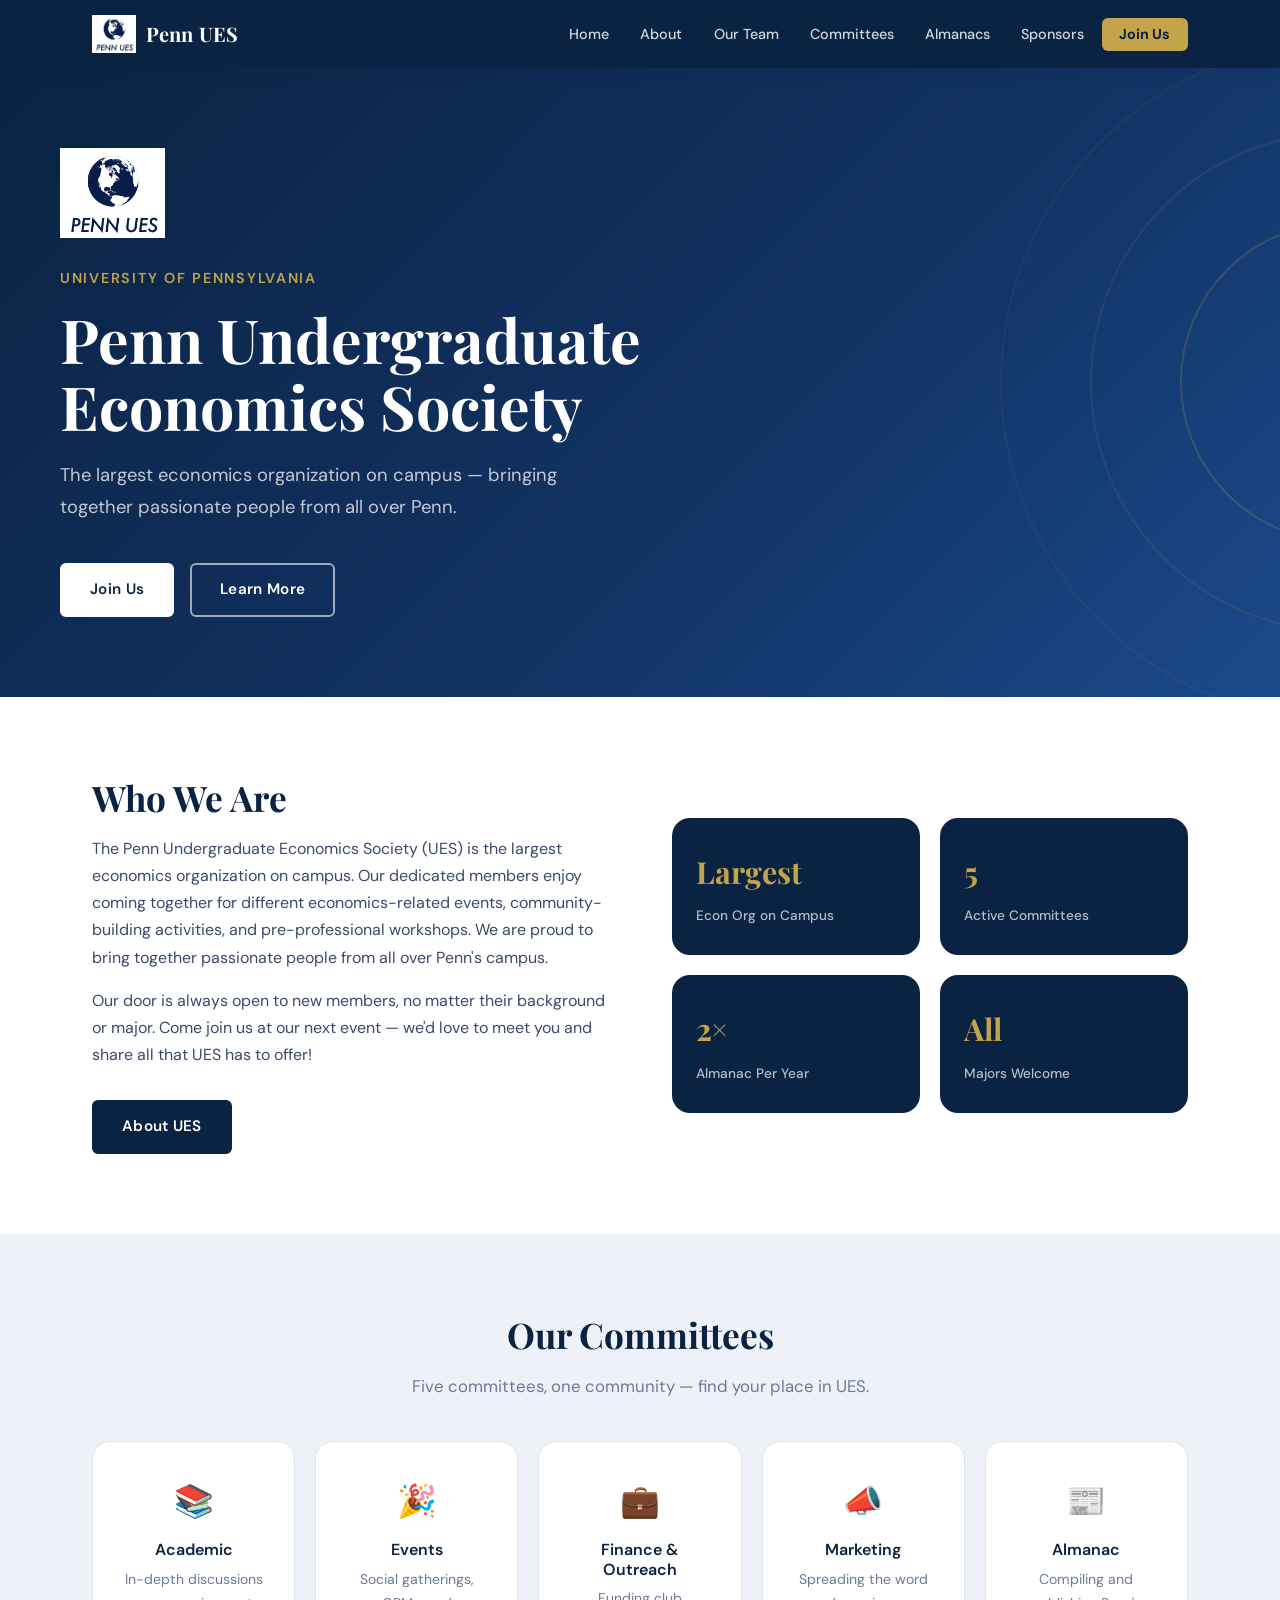
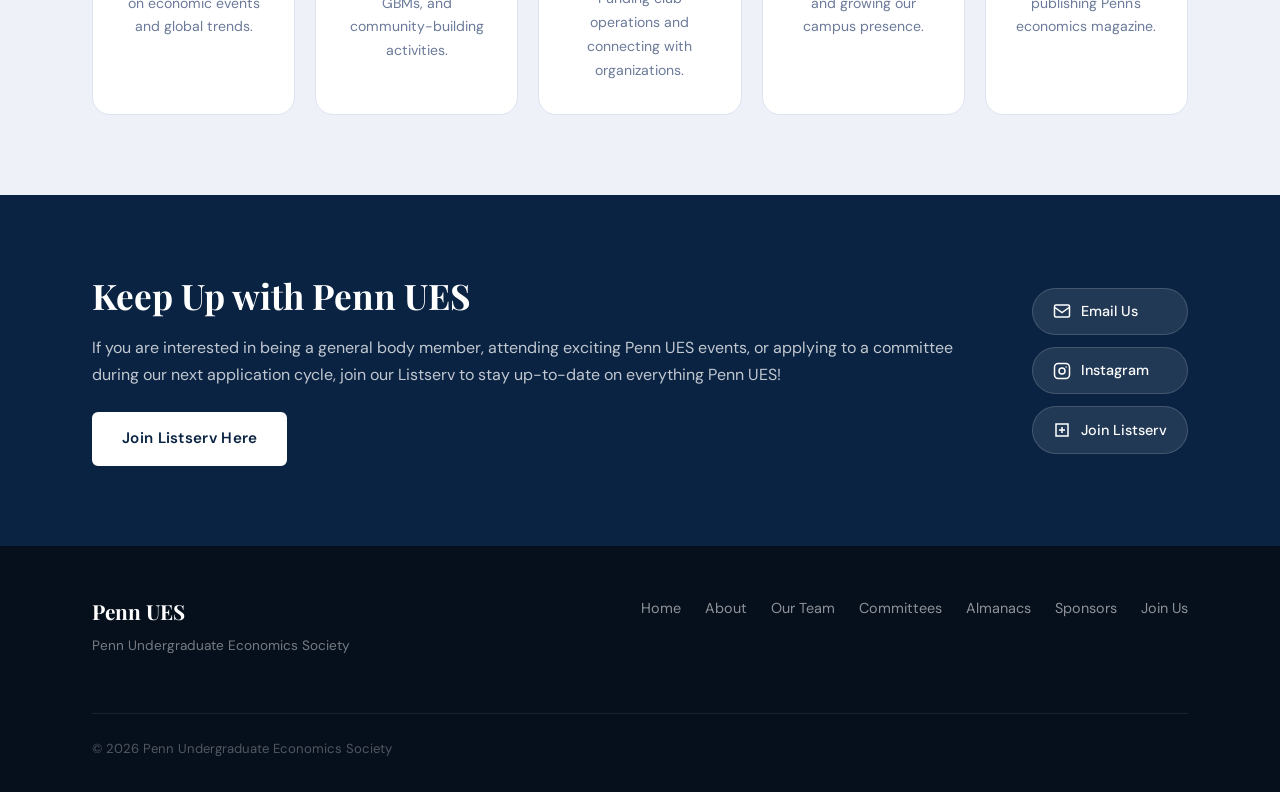
==== index.html @ 1532230e "Add files via upload" ====
<!DOCTYPE html>
<html lang="en">
<head>
  <meta charset="UTF-8">
  <meta name="viewport" content="width=device-width, initial-scale=1.0">
  <title>Penn UES – Penn Undergraduate Economics Society</title>
  <link rel="stylesheet" href="css/style.css">
  <link href="https://fonts.googleapis.com/css2?family=Playfair+Display:wght@400;600;700&family=DM+Sans:wght@300;400;500;600&display=swap" rel="stylesheet">
</head>
<body>

  <!-- NAVBAR -->
  <nav class="navbar">
    <div class="nav-inner">
      <a href="index.html" class="nav-logo">
        <img src="images/logo.png" alt="Penn UES Logo" class="logo-img" onerror="this.style.display='none'; this.nextElementSibling.style.display='inline'">
        <span class="logo-text">Penn UES</span>
      </a>
      <button class="nav-toggle" aria-label="Toggle menu">&#9776;</button>
      <ul class="nav-links">
        <li><a href="index.html">Home</a></li>
        <li><a href="about.html">About</a></li>
        <li><a href="team.html">Our Team</a></li>
        <li><a href="committees.html">Committees</a></li>
        <li><a href="almanacs.html">Almanacs</a></li>
        <li><a href="sponsors.html">Sponsors</a></li>
        <li><a href="join.html" class="nav-cta">Join Us</a></li>
      </ul>
    </div>
  </nav>

  <!-- HERO -->
  <section class="hero">
    <div class="hero-content">
      <div class="hero-logo-wrap">
        <img src="images/logo.png" alt="Penn UES Logo" class="hero-logo" onerror="this.style.display='none'">
      </div>
      <p class="hero-eyebrow">University of Pennsylvania</p>
      <h1 class="hero-title">Penn Undergraduate<br>Economics Society</h1>
      <p class="hero-sub">The largest economics organization on campus — bringing together passionate people from all over Penn.</p>
      <div class="hero-btns">
        <a href="https://upenn.us4.list-manage.com/subscribe?u=82a67de8a4e1103b41d6e868c&id=d7777820ea" target="_blank" class="btn btn-white">Join Us</a>
        <a href="about.html" class="btn btn-outline-white">Learn More</a>
      </div>
    </div>
    <div class="hero-decoration">
      <div class="deco-ring ring1"></div>
      <div class="deco-ring ring2"></div>
      <div class="deco-ring ring3"></div>
    </div>
  </section>

  <!-- WHO WE ARE -->
  <section class="section">
    <div class="container two-col">
      <div class="intro-text">
        <h2 class="section-title">Who We Are</h2>
        <p>The Penn Undergraduate Economics Society (UES) is the largest economics organization on campus. Our dedicated members enjoy coming together for different economics-related events, community-building activities, and pre-professional workshops. We are proud to bring together passionate people from all over Penn's campus.</p>
        <p style="margin-top:1rem;">Our door is always open to new members, no matter their background or major. Come join us at our next event — we'd love to meet you and share all that UES has to offer!</p>
        <a href="about.html" class="btn btn-primary" style="margin-top:2rem;">About UES</a>
      </div>
      <div class="stat-grid">
        <div class="stat-card">
          <span class="stat-num">Largest</span>
          <span class="stat-label">Econ Org on Campus</span>
        </div>
        <div class="stat-card">
          <span class="stat-num">5</span>
          <span class="stat-label">Active Committees</span>
        </div>
        <div class="stat-card">
          <span class="stat-num">2×</span>
          <span class="stat-label">Almanac Per Year</span>
        </div>
        <div class="stat-card">
          <span class="stat-num">All</span>
          <span class="stat-label">Majors Welcome</span>
        </div>
      </div>
    </div>
  </section>

  <!-- COMMITTEES PREVIEW -->
  <section class="section section-light">
    <div class="container">
      <h2 class="section-title centered">Our Committees</h2>
      <p class="section-sub centered">Five committees, one community — find your place in UES.</p>
      <div class="committee-grid">
        <a href="committees.html" class="committee-card">
          <div class="committee-icon">📚</div>
          <h3>Academic</h3>
          <p>In-depth discussions on economic events and global trends.</p>
        </a>
        <a href="committees.html" class="committee-card">
          <div class="committee-icon">🎉</div>
          <h3>Events</h3>
          <p>Social gatherings, GBMs, and community-building activities.</p>
        </a>
        <a href="committees.html" class="committee-card">
          <div class="committee-icon">💼</div>
          <h3>Finance & Outreach</h3>
          <p>Funding club operations and connecting with organizations.</p>
        </a>
        <a href="committees.html" class="committee-card">
          <div class="committee-icon">📣</div>
          <h3>Marketing</h3>
          <p>Spreading the word and growing our campus presence.</p>
        </a>
        <a href="committees.html" class="committee-card">
          <div class="committee-icon">📰</div>
          <h3>Almanac</h3>
          <p>Compiling and publishing Penn's economics magazine.</p>
        </a>
      </div>
    </div>
  </section>

  <!-- LISTSERV CTA -->
  <section class="section section-dark">
    <div class="container listserv-inner">
      <div class="listserv-text">
        <h2 class="section-title light">Keep Up with Penn UES</h2>
        <p class="light-text">If you are interested in being a general body member, attending exciting Penn UES events, or applying to a committee during our next application cycle, join our Listserv to stay up-to-date on everything Penn UES!</p>
        <a href="https://upenn.us4.list-manage.com/subscribe?u=82a67de8a4e1103b41d6e868c&id=d7777820ea" target="_blank" class="btn btn-white" style="margin-top:1.5rem;">Join Listserv Here</a>
      </div>
      <div class="social-links">
        <a href="mailto:ues.penn@gmail.com" class="social-pill">
          <svg width="18" height="18" fill="none" stroke="currentColor" stroke-width="2" viewBox="0 0 24 24"><rect x="2" y="4" width="20" height="16" rx="2"/><path d="m2 7 10 7 10-7"/></svg>
          Email Us
        </a>
        <a href="https://instagram.com/pennues" target="_blank" class="social-pill">
          <svg width="18" height="18" fill="none" stroke="currentColor" stroke-width="2" viewBox="0 0 24 24"><rect x="2" y="2" width="20" height="20" rx="5"/><circle cx="12" cy="12" r="4"/><circle cx="17.5" cy="6.5" r="1" fill="currentColor" stroke="none"/></svg>
          Instagram
        </a>
        <a href="join.html" class="social-pill">
          <svg width="18" height="18" fill="none" stroke="currentColor" stroke-width="2" viewBox="0 0 24 24"><path d="M4 4h16v16H4z"/><path d="M8 12h8M12 8v8"/></svg>
          Join Listserv
        </a>
      </div>
    </div>
  </section>

  <!-- FOOTER -->
  <footer class="footer">
    <div class="container footer-inner">
      <div class="footer-brand">
        <span class="footer-logo-text">Penn UES</span>
        <p>Penn Undergraduate Economics Society</p>
      </div>
      <ul class="footer-links">
        <li><a href="index.html">Home</a></li>
        <li><a href="about.html">About</a></li>
        <li><a href="team.html">Our Team</a></li>
        <li><a href="committees.html">Committees</a></li>
        <li><a href="almanacs.html">Almanacs</a></li>
        <li><a href="sponsors.html">Sponsors</a></li>
        <li><a href="join.html">Join Us</a></li>
      </ul>
      <p class="footer-copy">&copy; 2026 Penn Undergraduate Economics Society</p>
    </div>
  </footer>

  <script src="js/main.js"></script>
</body>
</html>
---- css/style.css ----
/* ============================================================
   PENN UES — Main Stylesheet
   Colors: Dark Blue (#0a2342) + White + Gold accent (#c4a44a)
   ============================================================ */

:root {
  --navy:      #0a2342;
  --navy-mid:  #123364;
  --navy-light:#1a4a8a;
  --gold:      #c4a44a;
  --gold-light:#e0c070;
  --white:     #ffffff;
  --off-white: #f7f8fc;
  --light-bg:  #eef1f7;
  --text:      #1a1a2e;
  --muted:     #6b7a99;
  --border:    #dde3ef;
  --radius:    10px;
  --radius-lg: 18px;
  --shadow:    0 4px 24px rgba(10,35,66,0.10);
  --shadow-lg: 0 8px 40px rgba(10,35,66,0.16);
  --transition: 0.22s ease;
}

*, *::before, *::after { box-sizing: border-box; margin: 0; padding: 0; }

html { scroll-behavior: smooth; }

body {
  font-family: 'DM Sans', sans-serif;
  color: var(--text);
  background: var(--white);
  line-height: 1.7;
  font-size: 16px;
}

img { max-width: 100%; display: block; }
a { color: inherit; text-decoration: none; }

/* ── TYPOGRAPHY ── */
h1, h2, h3 { font-family: 'Playfair Display', Georgia, serif; line-height: 1.2; }
p { color: #3a4a6b; }

.section-title {
  font-size: clamp(1.6rem, 3vw, 2.2rem);
  color: var(--navy);
  margin-bottom: 1rem;
}
.section-title.light { color: var(--white); }
.section-title.centered { text-align: center; }

.section-sub {
  color: var(--muted);
  font-size: 1.05rem;
  margin-bottom: 2.5rem;
}
.section-sub.centered { text-align: center; }

.lead-text {
  font-size: 1.15rem;
  color: var(--navy-mid);
  font-weight: 500;
  margin-bottom: 1.25rem;
  line-height: 1.8;
}

/* ── LAYOUT ── */
.container {
  max-width: 1160px;
  margin: 0 auto;
  padding: 0 2rem;
}
.container.narrow { max-width: 800px; }

.section {
  padding: 5rem 0;
}
.section-light { background: var(--light-bg); }
.section-dark  { background: var(--navy); }

.two-col {
  display: grid;
  grid-template-columns: 1fr 1fr;
  gap: 4rem;
  align-items: center;
}

/* ── BUTTONS ── */
.btn {
  display: inline-block;
  padding: 0.75rem 1.75rem;
  border-radius: 6px;
  font-family: 'DM Sans', sans-serif;
  font-weight: 600;
  font-size: 0.95rem;
  letter-spacing: 0.02em;
  transition: var(--transition);
  cursor: pointer;
  border: 2px solid transparent;
}
.btn-primary {
  background: var(--navy);
  color: var(--white);
  border-color: var(--navy);
}
.btn-primary:hover {
  background: var(--navy-mid);
  border-color: var(--navy-mid);
  transform: translateY(-1px);
  box-shadow: var(--shadow);
}
.btn-outline {
  background: transparent;
  color: var(--navy);
  border-color: var(--navy);
}
.btn-outline:hover {
  background: var(--navy);
  color: var(--white);
}
.btn-white {
  background: var(--white);
  color: var(--navy);
  border-color: var(--white);
}
.btn-white:hover {
  background: var(--off-white);
  transform: translateY(-1px);
  box-shadow: var(--shadow);
}
.btn-outline-white {
  background: transparent;
  color: var(--white);
  border-color: rgba(255,255,255,0.6);
}
.btn-outline-white:hover {
  background: rgba(255,255,255,0.12);
}
.btn-large {
  padding: 1rem 2.5rem;
  font-size: 1.05rem;
}

/* ── NAVBAR ── */
.navbar {
  position: sticky;
  top: 0;
  z-index: 100;
  background: var(--navy);
  box-shadow: 0 2px 16px rgba(10,35,66,0.18);
}
.nav-inner {
  max-width: 1160px;
  margin: 0 auto;
  padding: 0 2rem;
  display: flex;
  align-items: center;
  justify-content: space-between;
  height: 68px;
}
.nav-logo {
  display: flex;
  align-items: center;
  gap: 0.6rem;
  color: var(--white);
}
.logo-img { height: 38px; width: auto; }
.logo-text {
  font-family: 'Playfair Display', serif;
  font-size: 1.25rem;
  font-weight: 700;
  color: var(--white);
  letter-spacing: 0.01em;
}
.nav-links {
  list-style: none;
  display: flex;
  align-items: center;
  gap: 0.25rem;
}
.nav-links a {
  color: rgba(255,255,255,0.82);
  font-size: 0.9rem;
  font-weight: 500;
  padding: 0.4rem 0.85rem;
  border-radius: 5px;
  transition: var(--transition);
}
.nav-links a:hover,
.nav-links a.active {
  color: var(--white);
  background: rgba(255,255,255,0.10);
}
.nav-links .nav-cta {
  background: var(--gold);
  color: var(--navy) !important;
  font-weight: 700;
  padding: 0.45rem 1.1rem;
  border-radius: 6px;
}
.nav-links .nav-cta:hover {
  background: var(--gold-light);
  transform: translateY(-1px);
}
.nav-toggle {
  display: none;
  background: none;
  border: none;
  color: var(--white);
  font-size: 1.5rem;
  cursor: pointer;
}

/* ── HERO ── */
.hero {
  background: linear-gradient(135deg, var(--navy) 0%, var(--navy-mid) 60%, var(--navy-light) 100%);
  min-height: 540px;
  display: flex;
  align-items: center;
  position: relative;
  overflow: hidden;
  padding: 5rem 2rem;
}
.hero-content {
  max-width: 1160px;
  margin: 0 auto;
  width: 100%;
  position: relative;
  z-index: 2;
}
.hero-logo-wrap {
  margin-bottom: 1.75rem;
}
.hero-logo {
  height: 90px;
  width: auto;
}
.hero-eyebrow {
  color: var(--gold);
  font-size: 0.9rem;
  font-weight: 600;
  letter-spacing: 0.12em;
  text-transform: uppercase;
  margin-bottom: 1rem;
}
.hero-title {
  font-size: clamp(2.2rem, 5vw, 3.8rem);
  color: var(--white);
  line-height: 1.1;
  margin-bottom: 1.25rem;
}
.hero-sub {
  color: rgba(255,255,255,0.75);
  font-size: 1.15rem;
  max-width: 540px;
  margin-bottom: 2.5rem;
}
.hero-btns { display: flex; gap: 1rem; flex-wrap: wrap; }

/* Decorative rings */
.hero-decoration {
  position: absolute;
  right: -60px;
  top: 50%;
  transform: translateY(-50%);
  pointer-events: none;
  z-index: 1;
}
.deco-ring {
  border-radius: 50%;
  border: 2px solid rgba(196,164,74,0.2);
  position: absolute;
  top: 50%; left: 50%;
  transform: translate(-50%, -50%);
}
.ring1 { width: 320px; height: 320px; }
.ring2 { width: 500px; height: 500px; border-color: rgba(196,164,74,0.1); }
.ring3 { width: 680px; height: 680px; border-color: rgba(196,164,74,0.06); }

/* ── PAGE HERO (inner pages) ── */
.page-hero {
  background: linear-gradient(135deg, var(--navy) 0%, var(--navy-mid) 100%);
  padding: 4rem 2rem;
  text-align: center;
}
.page-title {
  font-size: clamp(2rem, 4vw, 3rem);
  color: var(--white);
  margin-bottom: 0.75rem;
}
.page-sub {
  color: rgba(255,255,255,0.72);
  max-width: 560px;
  margin: 0 auto;
  font-size: 1.05rem;
}

/* ── STAT CARDS ── */
.stat-grid {
  display: grid;
  grid-template-columns: 1fr 1fr;
  gap: 1.25rem;
}
.stat-card {
  background: var(--navy);
  border-radius: var(--radius-lg);
  padding: 1.75rem 1.5rem;
  display: flex;
  flex-direction: column;
  gap: 0.4rem;
  transition: var(--transition);
}
.stat-card:hover { transform: translateY(-3px); box-shadow: var(--shadow-lg); }
.stat-num {
  font-family: 'Playfair Display', serif;
  font-size: 1.9rem;
  font-weight: 700;
  color: var(--gold);
}
.stat-label {
  color: rgba(255,255,255,0.7);
  font-size: 0.85rem;
  font-weight: 500;
}

/* ── COMMITTEE GRID (homepage preview) ── */
.committee-grid {
  display: grid;
  grid-template-columns: repeat(auto-fit, minmax(190px, 1fr));
  gap: 1.25rem;
  margin-top: 1rem;
}
.committee-card {
  background: var(--white);
  border: 1.5px solid var(--border);
  border-radius: var(--radius-lg);
  padding: 2rem 1.5rem;
  text-align: center;
  transition: var(--transition);
  display: block;
}
.committee-card:hover {
  border-color: var(--navy);
  box-shadow: var(--shadow);
  transform: translateY(-3px);
}
.committee-icon { font-size: 2rem; margin-bottom: 0.75rem; }
.committee-card h3 {
  font-size: 1rem;
  color: var(--navy);
  margin-bottom: 0.5rem;
  font-family: 'DM Sans', sans-serif;
  font-weight: 600;
}
.committee-card p { font-size: 0.88rem; color: var(--muted); }

/* ── LISTSERV SECTION ── */
.listserv-inner {
  display: flex;
  align-items: center;
  justify-content: space-between;
  gap: 3rem;
  flex-wrap: wrap;
}
.listserv-text { flex: 1; min-width: 280px; }
.light-text { color: rgba(255,255,255,0.75); }

.social-links {
  display: flex;
  flex-direction: column;
  gap: 0.75rem;
}
.social-pill {
  display: flex;
  align-items: center;
  gap: 0.6rem;
  background: rgba(255,255,255,0.10);
  color: var(--white);
  padding: 0.65rem 1.25rem;
  border-radius: 50px;
  font-size: 0.9rem;
  font-weight: 500;
  transition: var(--transition);
  border: 1px solid rgba(255,255,255,0.15);
}
.social-pill:hover {
  background: rgba(255,255,255,0.18);
  transform: translateX(4px);
}

/* ── ABOUT PAGE ── */
.about-pillars {
  display: grid;
  grid-template-columns: repeat(auto-fit, minmax(200px, 1fr));
  gap: 1.5rem;
  margin: 3rem 0;
}
.pillar {
  background: var(--light-bg);
  border-radius: var(--radius-lg);
  padding: 2rem 1.5rem;
  text-align: center;
}
.pillar-icon { font-size: 2rem; margin-bottom: 0.75rem; }
.pillar h3 {
  color: var(--navy);
  margin-bottom: 0.5rem;
  font-size: 1rem;
  font-family: 'DM Sans', sans-serif;
  font-weight: 600;
}
.pillar p { font-size: 0.9rem; color: var(--muted); }
.cta-block {
  background: var(--navy);
  border-radius: var(--radius-lg);
  padding: 3rem 2.5rem;
  text-align: center;
  margin-top: 3rem;
}
.cta-block h2 { color: var(--white); margin-bottom: 0.75rem; }
.cta-block p { color: rgba(255,255,255,0.72); margin-bottom: 1.5rem; }

/* ── TEAM PAGE ── */
.team-section-label {
  font-size: 1.1rem;
  letter-spacing: 0.08em;
  text-transform: uppercase;
  color: var(--gold);
  font-family: 'DM Sans', sans-serif;
  font-weight: 700;
  margin-bottom: 1.5rem;
  padding-bottom: 0.5rem;
  border-bottom: 2px solid var(--border);
}
.team-grid {
  display: grid;
  grid-template-columns: repeat(auto-fill, minmax(180px, 1fr));
  gap: 1.5rem;
}
.presidents-grid {
  grid-template-columns: repeat(2, minmax(200px, 260px));
}
.team-card {
  background: var(--white);
  border: 1.5px solid var(--border);
  border-radius: var(--radius-lg);
  padding: 1.75rem 1.25rem;
  text-align: center;
  transition: var(--transition);
}
.team-card:hover {
  box-shadow: var(--shadow);
  transform: translateY(-3px);
  border-color: var(--navy);
}
.team-photo-wrap {
  width: 100px;
  height: 100px;
  border-radius: 50%;
  overflow: hidden;
  margin: 0 auto 1rem;
  background: var(--light-bg);
  border: 3px solid var(--border);
}
.team-photo-wrap img {
  width: 100%;
  height: 100%;
  object-fit: cover;
}
.team-card h3 {
  font-size: 1rem;
  color: var(--navy);
  font-family: 'DM Sans', sans-serif;
  font-weight: 600;
  margin-bottom: 0.3rem;
}
.team-role {
  font-size: 0.82rem;
  color: var(--gold);
  font-weight: 600;
  letter-spacing: 0.02em;
}

/* ── COMMITTEES FULL PAGE ── */
.committee-full-card {
  background: var(--white);
  border: 1.5px solid var(--border);
  border-radius: var(--radius-lg);
  padding: 2.25rem 2.5rem;
  margin-bottom: 1.5rem;
  transition: var(--transition);
}
.committee-full-card:hover {
  box-shadow: var(--shadow);
  border-color: var(--navy);
}
.committee-full-header {
  display: flex;
  align-items: center;
  gap: 1rem;
  margin-bottom: 1rem;
}
.committee-full-icon { font-size: 1.75rem; }
.committee-full-header h2 {
  font-size: 1.35rem;
  color: var(--navy);
}

/* ── ALMANAC PAGE ── */
.almanac-grid {
  display: grid;
  grid-template-columns: repeat(auto-fill, minmax(260px, 1fr));
  gap: 2rem;
}
.almanac-card {
  display: block;
  border-radius: var(--radius-lg);
  overflow: hidden;
  border: 1.5px solid var(--border);
  transition: var(--transition);
  background: var(--white);
}
.almanac-card:hover {
  box-shadow: var(--shadow-lg);
  transform: translateY(-4px);
  border-color: var(--navy);
}
.almanac-cover {
  aspect-ratio: 3/4;
  background: var(--light-bg);
  overflow: hidden;
  position: relative;
}
.almanac-cover img {
  width: 100%;
  height: 100%;
  object-fit: cover;
}
.almanac-cover-placeholder {
  display: none;
  width: 100%;
  height: 100%;
  background: linear-gradient(135deg, var(--navy) 0%, var(--navy-light) 100%);
  align-items: center;
  justify-content: center;
  position: absolute;
  top: 0; left: 0;
}
.almanac-cover-placeholder span {
  font-family: 'Playfair Display', serif;
  font-size: 1.5rem;
  color: var(--white);
}
.almanac-info {
  padding: 1.25rem 1.5rem;
}
.almanac-label {
  font-size: 0.78rem;
  text-transform: uppercase;
  letter-spacing: 0.1em;
  color: var(--gold);
  font-weight: 700;
}
.almanac-info h3 {
  font-size: 1rem;
  color: var(--navy);
  font-family: 'DM Sans', sans-serif;
  font-weight: 600;
  margin: 0.35rem 0 0.5rem;
}
.almanac-link {
  font-size: 0.88rem;
  color: var(--navy-light);
  font-weight: 600;
}

/* ── SPONSORS PAGE ── */
.sponsors-image-wrap {
  margin: 3rem auto 0;
  max-width: 700px;
}
.sponsors-img {
  width: 100%;
  border-radius: var(--radius-lg);
  box-shadow: var(--shadow);
}

/* ── JOIN PAGE ── */
.join-cta-block {
  background: var(--navy);
  border-radius: var(--radius-lg);
  padding: 3.5rem 2rem;
  text-align: center;
  margin-bottom: 3rem;
}
.join-icon { font-size: 3rem; margin-bottom: 1rem; }
.join-cta-block h2 {
  color: var(--white);
  margin-bottom: 0.75rem;
}
.join-cta-block p {
  color: rgba(255,255,255,0.72);
  max-width: 480px;
  margin: 0 auto 2rem;
}
.join-links-grid {
  display: grid;
  grid-template-columns: repeat(auto-fit, minmax(180px, 1fr));
  gap: 1.25rem;
}
.join-link-card {
  display: flex;
  flex-direction: column;
  align-items: center;
  gap: 0.5rem;
  background: var(--light-bg);
  border: 1.5px solid var(--border);
  border-radius: var(--radius-lg);
  padding: 2rem 1.25rem;
  transition: var(--transition);
  color: var(--navy);
}
.join-link-card:hover {
  background: var(--navy);
  border-color: var(--navy);
  color: var(--white);
  transform: translateY(-3px);
  box-shadow: var(--shadow);
}
.join-link-card span { font-weight: 600; font-size: 1rem; }
.join-link-card small { font-size: 0.8rem; color: var(--muted); }
.join-link-card:hover small { color: rgba(255,255,255,0.65); }
.join-link-card svg { transition: var(--transition); }

/* ── FOOTER ── */
.footer {
  background: #060f1c;
  padding: 3rem 0 2rem;
}
.footer-inner {
  display: flex;
  flex-wrap: wrap;
  align-items: flex-start;
  gap: 2rem;
  justify-content: space-between;
}
.footer-brand {
  display: flex;
  flex-direction: column;
  gap: 0.3rem;
}
.footer-logo-text {
  font-family: 'Playfair Display', serif;
  font-size: 1.3rem;
  color: var(--white);
  font-weight: 700;
}
.footer-brand p { color: rgba(255,255,255,0.45); font-size: 0.85rem; }
.footer-links {
  list-style: none;
  display: flex;
  flex-wrap: wrap;
  gap: 0.25rem 1.5rem;
}
.footer-links a {
  color: rgba(255,255,255,0.55);
  font-size: 0.9rem;
  transition: var(--transition);
}
.footer-links a:hover { color: var(--white); }
.footer-copy {
  width: 100%;
  color: rgba(255,255,255,0.3);
  font-size: 0.82rem;
  margin-top: 1.5rem;
  padding-top: 1.5rem;
  border-top: 1px solid rgba(255,255,255,0.08);
}

/* ── RESPONSIVE ── */
@media (max-width: 768px) {
  .two-col { grid-template-columns: 1fr; gap: 2.5rem; }
  .stat-grid { grid-template-columns: 1fr 1fr; }
  .listserv-inner { flex-direction: column; }
  .social-links { flex-direction: row; flex-wrap: wrap; }
  .presidents-grid { grid-template-columns: 1fr 1fr; }

  .nav-toggle { display: block; }
  .nav-links {
    display: none;
    position: absolute;
    top: 68px;
    left: 0; right: 0;
    background: var(--navy);
    flex-direction: column;
    padding: 1rem 2rem 2rem;
    gap: 0.25rem;
    box-shadow: 0 8px 24px rgba(0,0,0,0.3);
  }
  .nav-links.open { display: flex; }
  .nav-links a { padding: 0.6rem 1rem; }
  .navbar { position: relative; }

  .hero { padding: 3.5rem 1.5rem; }
  .section { padding: 3.5rem 0; }
  .committee-full-card { padding: 1.5rem; }
  .footer-inner { flex-direction: column; gap: 1.5rem; }
}

@media (max-width: 480px) {
  .stat-grid { grid-template-columns: 1fr 1fr; gap: 0.75rem; }
  .committee-grid { grid-template-columns: 1fr 1fr; }
  .presidents-grid { grid-template-columns: 1fr; }
  .almanac-grid { grid-template-columns: 1fr; }
}
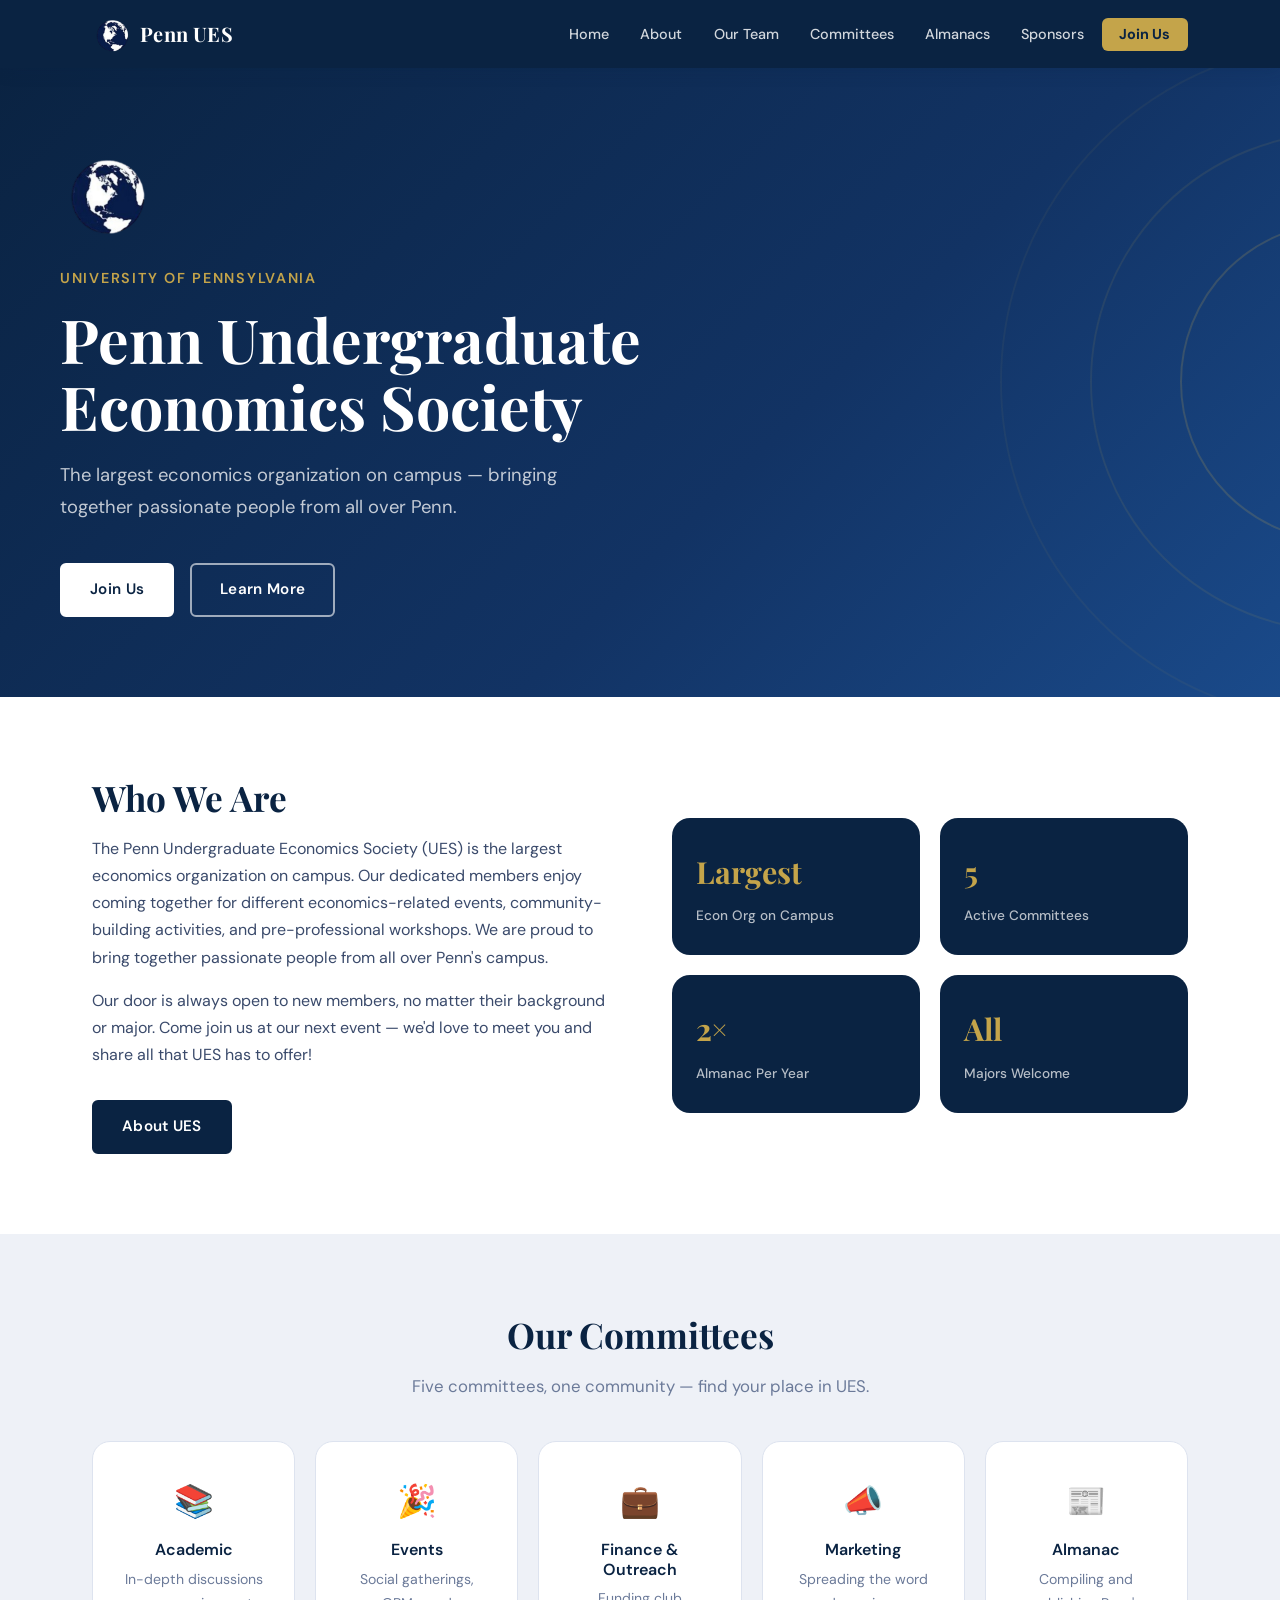
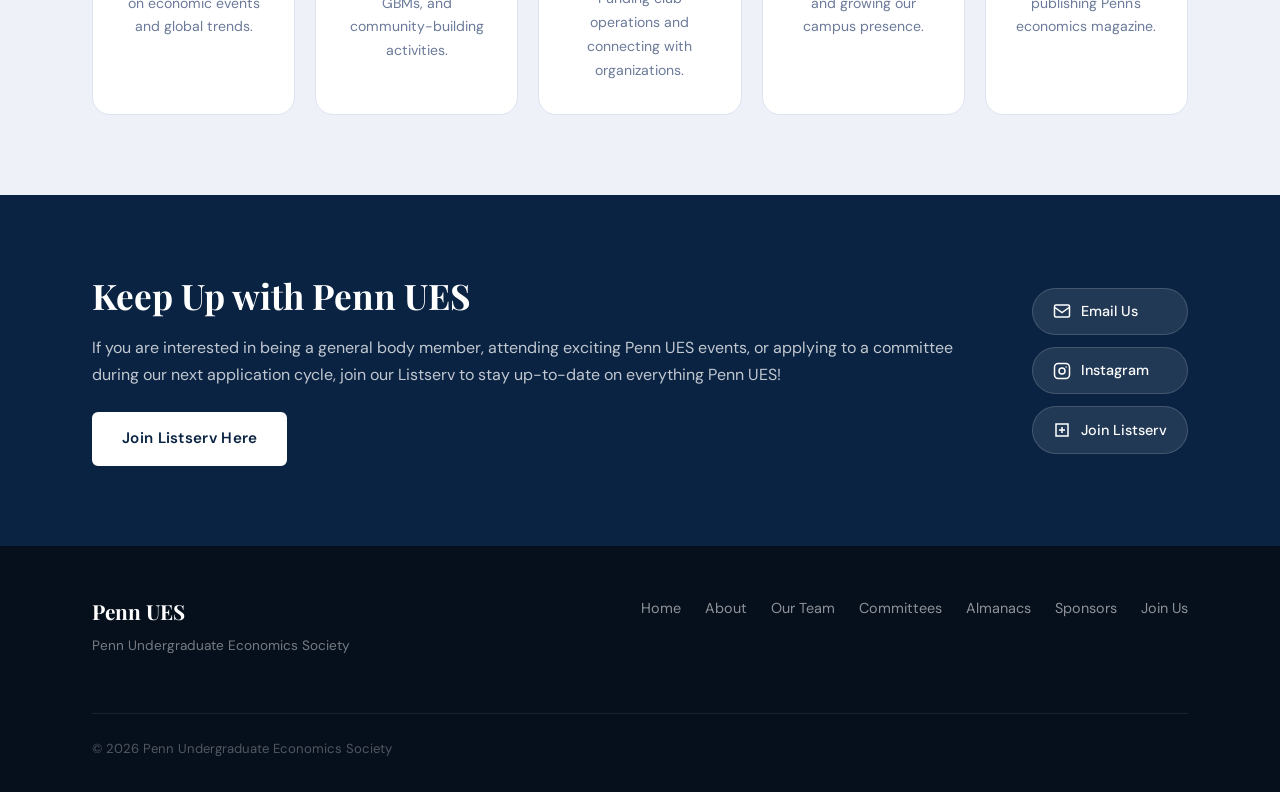
==== commit b8e7d231: "Update index.html" ====
--- a/index.html
+++ b/index.html
@@ -4,6 +4,7 @@
   <meta charset="UTF-8">
   <meta name="viewport" content="width=device-width, initial-scale=1.0">
   <title>Penn UES – Penn Undergraduate Economics Society</title>
+  <link rel="icon" type="image/png" href="favicon.png">
   <link rel="stylesheet" href="css/style.css">
   <link href="https://fonts.googleapis.com/css2?family=Playfair+Display:wght@400;600;700&family=DM+Sans:wght@300;400;500;600&display=swap" rel="stylesheet">
 </head>
